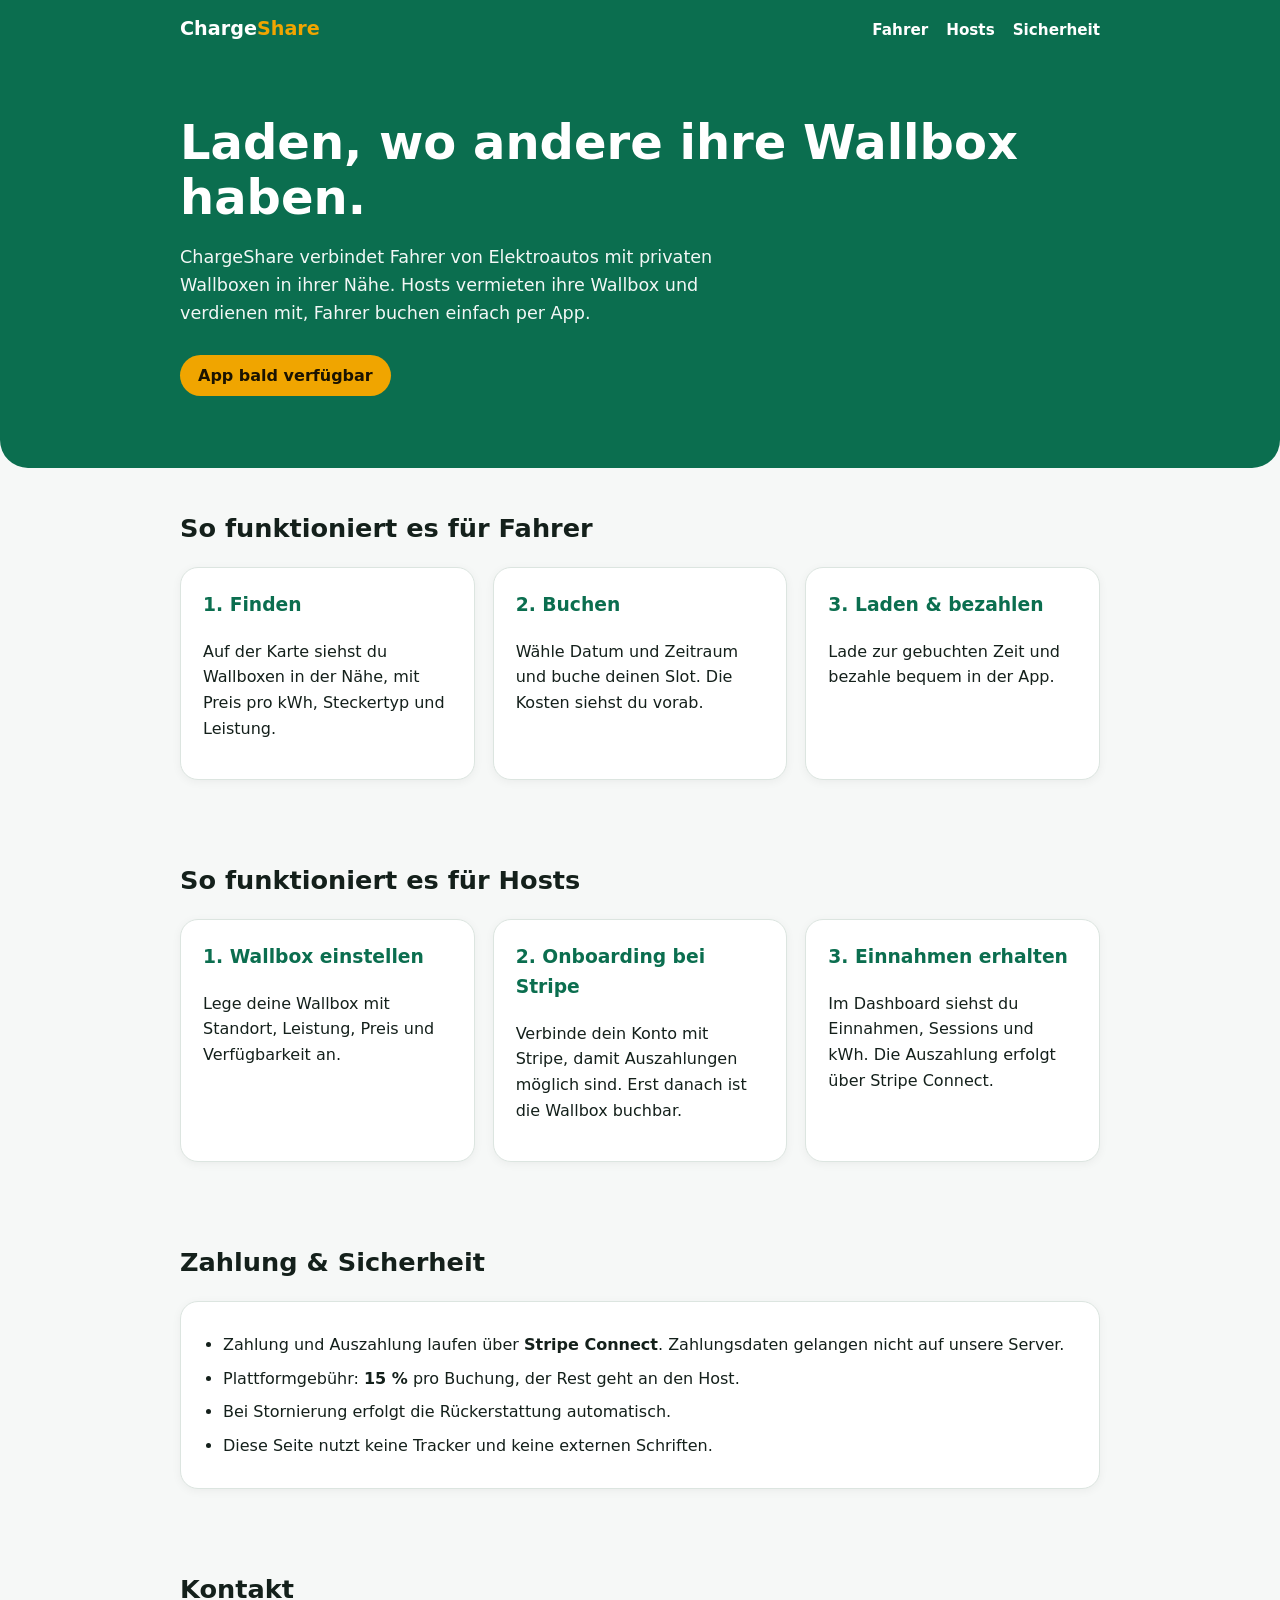
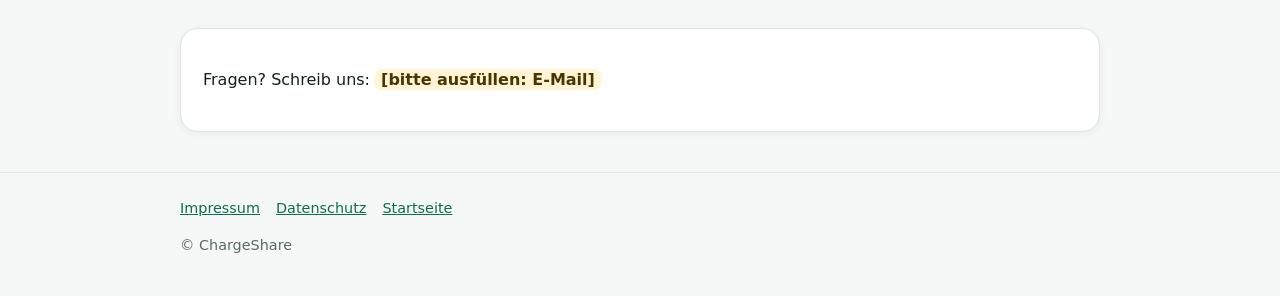
==== index.html @ 829cd7d1 "Infoseite mit Impressum- und Datenschutz-Entwurf" ====
<!doctype html>
<html lang="de"><head><meta charset="utf-8"><meta name="viewport" content="width=device-width,initial-scale=1">
<title>ChargeShare – Wallbox teilen</title><meta name="description" content="ChargeShare – private Wallboxen in Deutschland teilen und buchen.">
<meta name="color-scheme" content="light dark"><link rel="stylesheet" href="style.css"></head><body>
<header class="top"><div class="wrap"><a class="brand" href="index.html">Charge<span>Share</span></a>
<nav><a href="index.html#fahrer">Fahrer</a><a href="index.html#hosts">Hosts</a><a href="index.html#sicherheit">Sicherheit</a></nav></div></header>
<div class="hero"><div class="wrap"><h1>Laden, wo andere ihre Wallbox haben.</h1>
<p>ChargeShare verbindet Fahrer von Elektroautos mit privaten Wallboxen in ihrer Nähe. Hosts vermieten ihre Wallbox und verdienen mit, Fahrer buchen einfach per App.</p>
<span class="badge">App bald verfügbar</span></div></div>
<main class="wrap">
<section id="fahrer"><h2>So funktioniert es für Fahrer</h2><div class="grid">
<div class="card"><h3>1. Finden</h3><p>Auf der Karte siehst du Wallboxen in der Nähe, mit Preis pro kWh, Steckertyp und Leistung.</p></div>
<div class="card"><h3>2. Buchen</h3><p>Wähle Datum und Zeitraum und buche deinen Slot. Die Kosten siehst du vorab.</p></div>
<div class="card"><h3>3. Laden &amp; bezahlen</h3><p>Lade zur gebuchten Zeit und bezahle bequem in der App.</p></div></div></section>
<section id="hosts"><h2>So funktioniert es für Hosts</h2><div class="grid">
<div class="card"><h3>1. Wallbox einstellen</h3><p>Lege deine Wallbox mit Standort, Leistung, Preis und Verfügbarkeit an.</p></div>
<div class="card"><h3>2. Onboarding bei Stripe</h3><p>Verbinde dein Konto mit Stripe, damit Auszahlungen möglich sind. Erst danach ist die Wallbox buchbar.</p></div>
<div class="card"><h3>3. Einnahmen erhalten</h3><p>Im Dashboard siehst du Einnahmen, Sessions und kWh. Die Auszahlung erfolgt über Stripe Connect.</p></div></div></section>
<section id="sicherheit"><h2>Zahlung &amp; Sicherheit</h2><div class="card"><ul>
<li>Zahlung und Auszahlung laufen über <strong>Stripe Connect</strong>. Zahlungsdaten gelangen nicht auf unsere Server.</li>
<li>Plattformgebühr: <strong>15 %</strong> pro Buchung, der Rest geht an den Host.</li>
<li>Bei Stornierung erfolgt die Rückerstattung automatisch.</li>
<li>Diese Seite nutzt keine Tracker und keine externen Schriften.</li></ul></div></section>
<section id="kontakt"><h2>Kontakt</h2><div class="card"><p>Fragen? Schreib uns: <span class="ph">[bitte ausfüllen: E-Mail]</span></p></div></section>
</main>
<footer><div class="wrap"><a href="impressum.html">Impressum</a><a href="datenschutz.html">Datenschutz</a><a href="index.html">Startseite</a><p>© ChargeShare</p></div></footer></body></html>
---- style.css ----
:root{--g:#0B6E4F;--a:#F0A500;--bg:#F6F8F7;--card:#fff;--tx:#14201B;--mut:#5A6B63;--bd:#DCE5E0;--gt:#0B6E4F}
@media(prefers-color-scheme:dark){:root{--bg:#0E1512;--card:#17211C;--tx:#E8F0EC;--mut:#9FB1A8;--bd:#26352E;--gt:#4FCB9F}}
*{box-sizing:border-box}
body{margin:0;background:var(--bg);color:var(--tx);font-family:"Plus Jakarta Sans",system-ui,-apple-system,"Segoe UI",Roboto,Helvetica,Arial,sans-serif;line-height:1.6}
a{color:var(--gt)}
.wrap{max-width:960px;margin:0 auto;padding:0 20px}
header.top{background:var(--g);color:#fff}
header.top .wrap{display:flex;justify-content:space-between;align-items:center;padding:14px 20px}
header.top a{color:#fff;text-decoration:none;font-weight:600}
.brand{font-size:1.2rem;font-weight:800}
.brand span{color:var(--a)}
nav a{margin-left:18px;font-size:.95rem}
.hero{background:var(--g);color:#fff;padding:56px 0 72px;border-radius:0 0 28px 28px}
.hero h1{font-size:clamp(1.9rem,5vw,3rem);line-height:1.15;margin:0 0 14px;font-weight:800}
.hero p{max-width:560px;font-size:1.1rem;opacity:.95}
.badge{display:inline-block;background:var(--a);color:#1b1300;font-weight:700;padding:8px 18px;border-radius:999px;margin-top:10px}
section{padding:40px 0}
h2{font-size:1.6rem;margin:0 0 18px}
.grid{display:grid;grid-template-columns:repeat(auto-fit,minmax(260px,1fr));gap:18px}
.card{background:var(--card);border:1px solid var(--bd);border-radius:18px;padding:22px;box-shadow:0 2px 10px rgba(0,0,0,.05)}
.card h3{margin-top:0;color:var(--gt)}
ol,ul{padding-left:20px;margin:0}
li{margin:8px 0}
.warn{background:#FFF4D6;color:#4a3500;border:2px solid var(--a);border-radius:14px;padding:16px;margin:20px 0}
.ph{background:#FFF4D6;color:#4a3500;padding:1px 6px;border-radius:6px;font-weight:600}
footer{border-top:1px solid var(--bd);padding:24px 0;color:var(--mut);font-size:.9rem}
footer a{margin-right:16px}
main.legal{padding:32px 0}
main.legal h2{margin-top:28px;font-size:1.25rem}
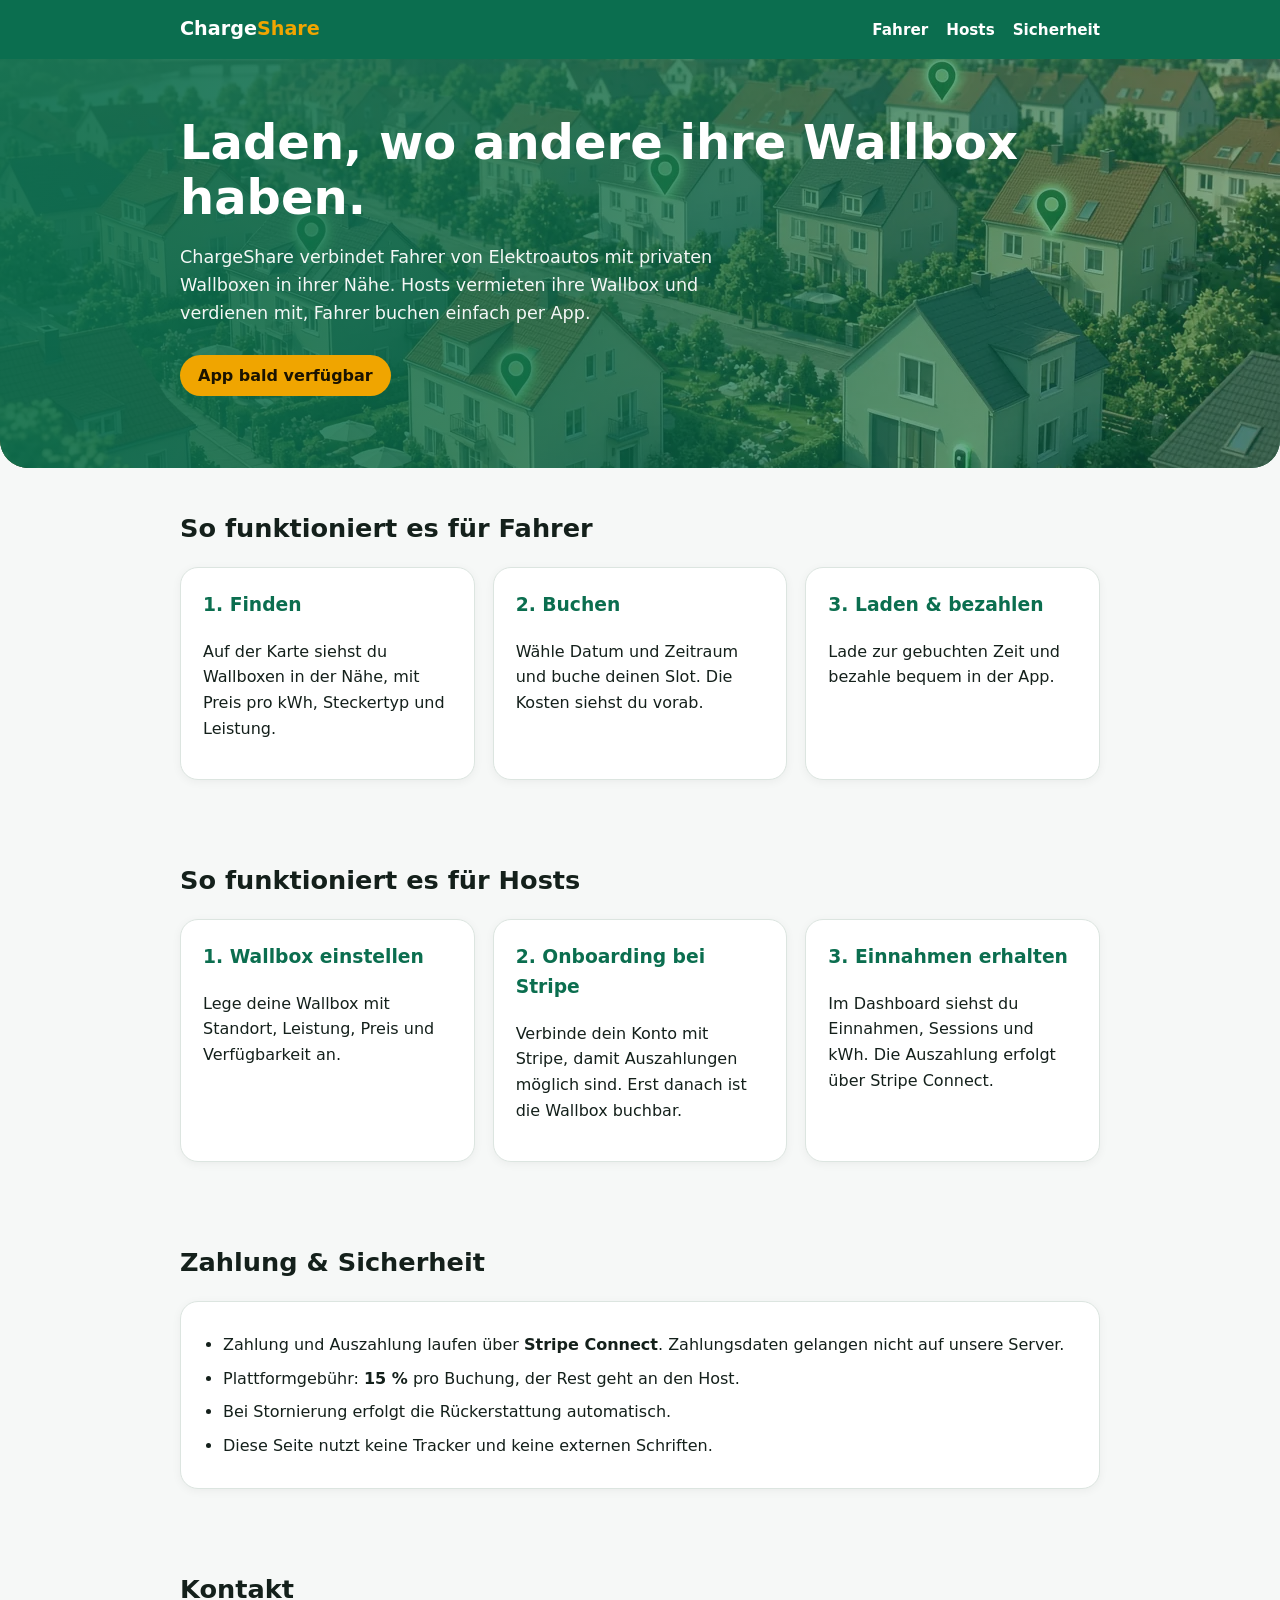
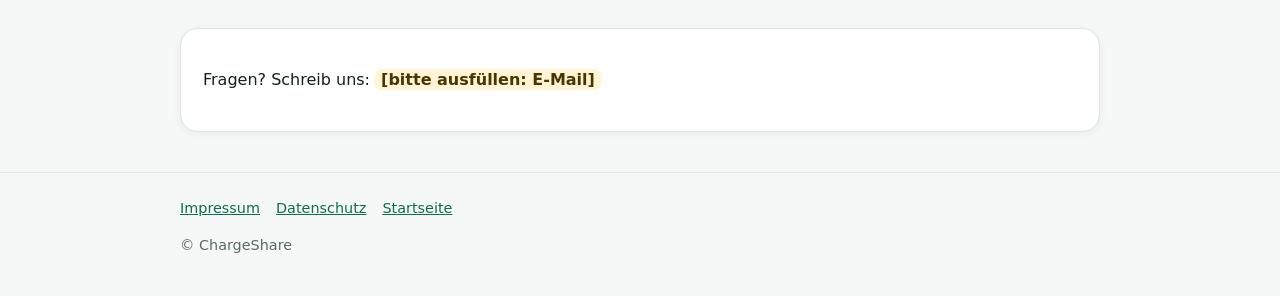
==== commit e8ddf41b: "feat: Hero-Stimmungsbild auf der Startseite Optimiertes WebP/JPEG als Hintergrund der Hero-Sektion, " ====
--- a/index.html
+++ b/index.html
@@ -4,7 +4,9 @@
 <meta name="color-scheme" content="light dark"><link rel="stylesheet" href="style.css"></head><body>
 <header class="top"><div class="wrap"><a class="brand" href="index.html">Charge<span>Share</span></a>
 <nav><a href="index.html#fahrer">Fahrer</a><a href="index.html#hosts">Hosts</a><a href="index.html#sicherheit">Sicherheit</a></nav></div></header>
-<div class="hero"><div class="wrap"><h1>Laden, wo andere ihre Wallbox haben.</h1>
+<div class="hero">
+<picture class="hero-media"><source srcset="images/hero.webp" type="image/webp"><img src="images/hero.jpg" width="1280" height="720" alt="" decoding="async" fetchpriority="high"></picture>
+<div class="wrap hero-copy"><h1>Laden, wo andere ihre Wallbox haben.</h1>
 <p>ChargeShare verbindet Fahrer von Elektroautos mit privaten Wallboxen in ihrer Nähe. Hosts vermieten ihre Wallbox und verdienen mit, Fahrer buchen einfach per App.</p>
 <span class="badge">App bald verfügbar</span></div></div>
 <main class="wrap">
--- a/style.css
+++ b/style.css
@@ -10,9 +10,14 @@
 .brand{font-size:1.2rem;font-weight:800}
 .brand span{color:var(--a)}
 nav a{margin-left:18px;font-size:.95rem}
-.hero{background:var(--g);color:#fff;padding:56px 0 72px;border-radius:0 0 28px 28px}
+.hero{position:relative;overflow:hidden;color:#fff;padding:56px 0 72px;border-radius:0 0 28px 28px;background:var(--g);min-height:280px}
+.hero-media{position:absolute;inset:0;z-index:0}
+.hero-media img{width:100%;height:100%;object-fit:cover;display:block}
+.hero::after{content:"";position:absolute;inset:0;z-index:1;background:linear-gradient(105deg,rgba(11,110,79,.92) 0%,rgba(11,110,79,.78) 45%,rgba(11,110,79,.45) 100%)}
+.hero-copy{position:relative;z-index:2}
 .hero h1{font-size:clamp(1.9rem,5vw,3rem);line-height:1.15;margin:0 0 14px;font-weight:800}
 .hero p{max-width:560px;font-size:1.1rem;opacity:.95}
+@media(max-width:640px){.hero{padding:40px 0 56px;min-height:220px}.hero::after{background:linear-gradient(180deg,rgba(11,110,79,.88) 0%,rgba(11,110,79,.7) 100%)}}
 .badge{display:inline-block;background:var(--a);color:#1b1300;font-weight:700;padding:8px 18px;border-radius:999px;margin-top:10px}
 section{padding:40px 0}
 h2{font-size:1.6rem;margin:0 0 18px}
